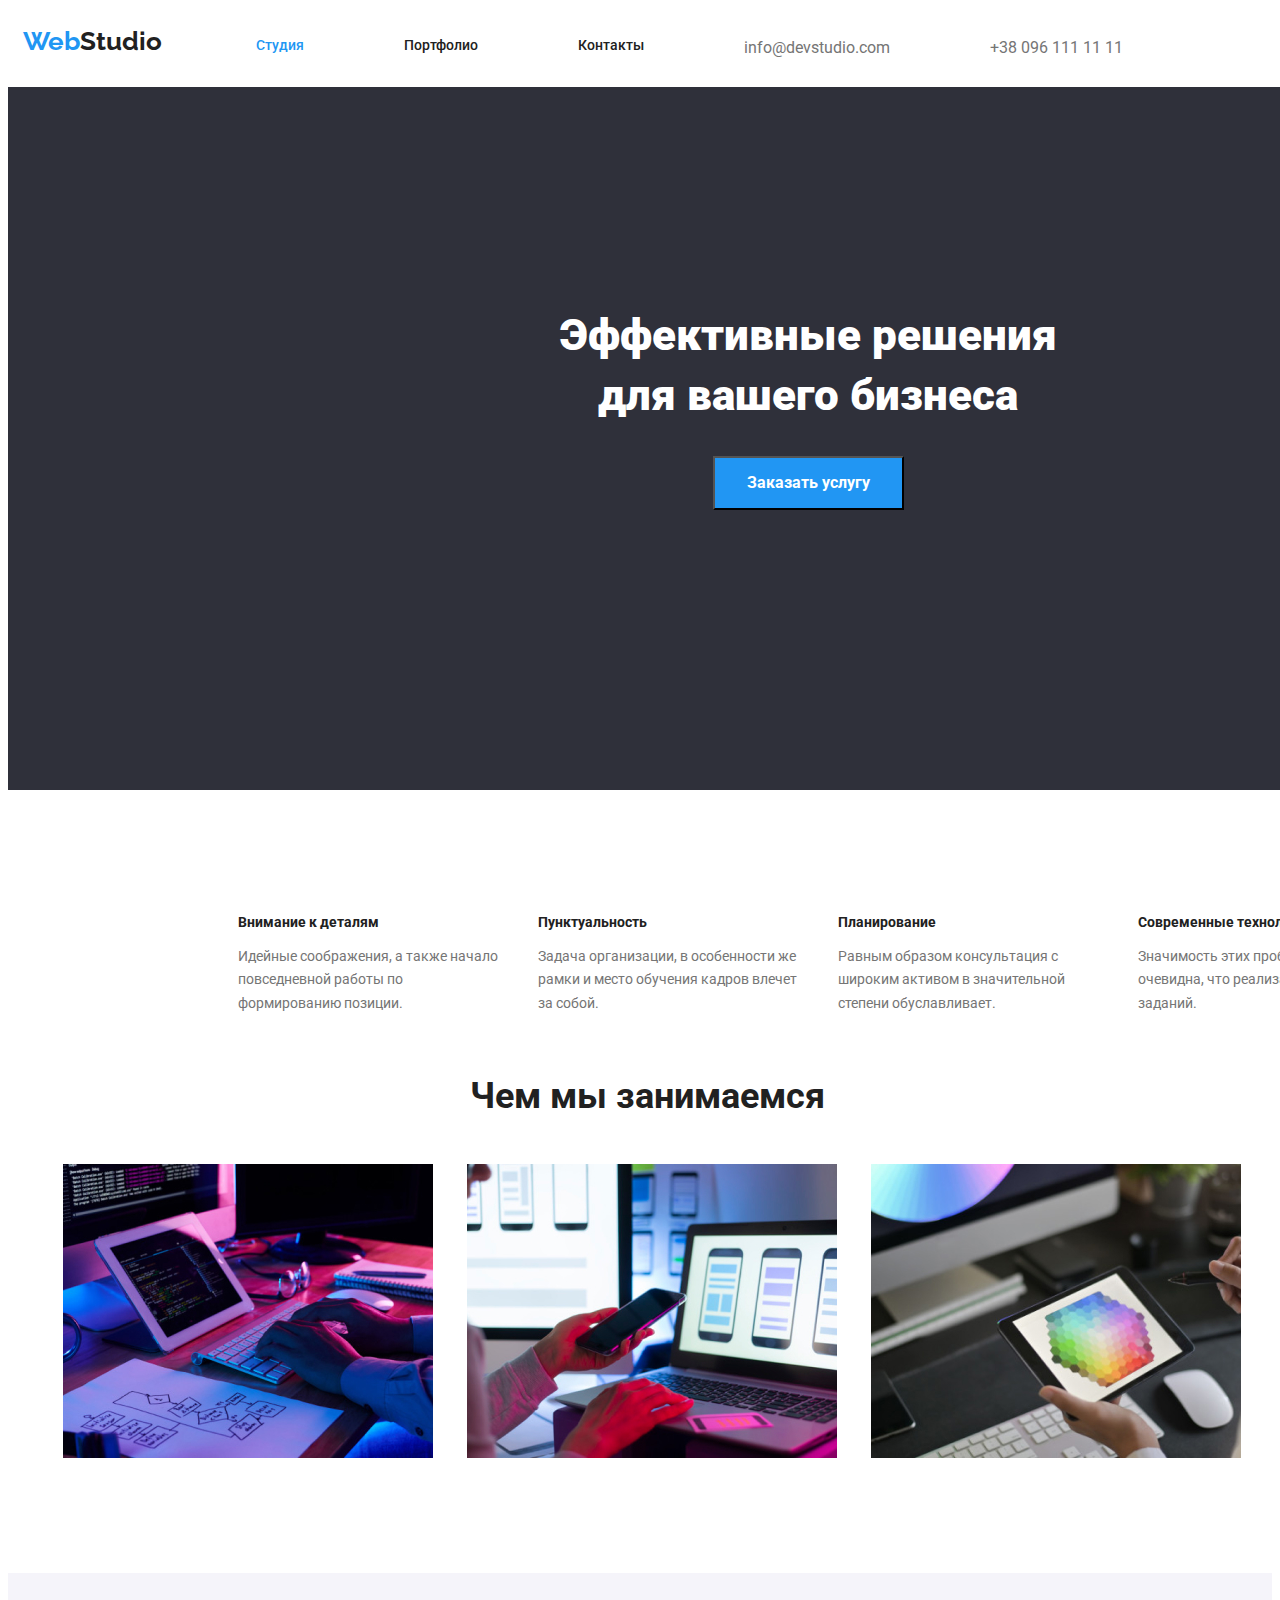
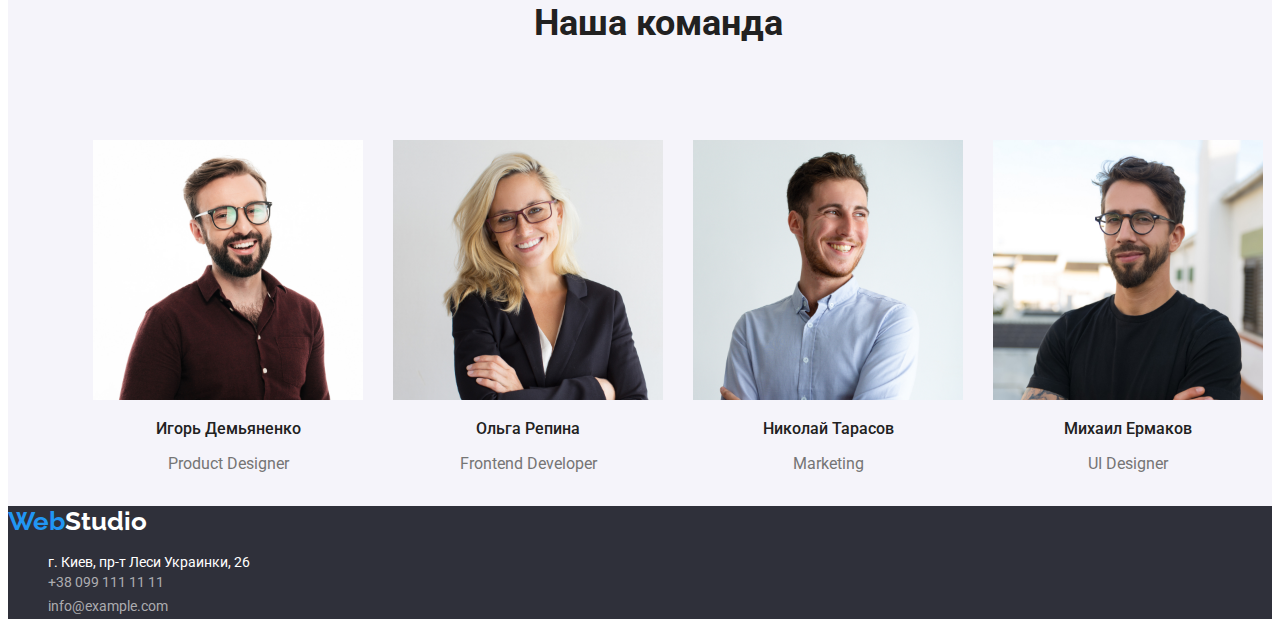
==== index.html @ 29bc0271 "HW3" ====
<!DOCTYPE html>
<html lang="en">

<head>
    <meta charset="UTF-8">
    <meta http-equiv="X-UA-Compatible" content="IE=edge">
    <meta name="viewport" content="width=device-width, initial-scale=1.0">
    <title>HomeWork 1</title>
    <link rel="preconnect" href="https://fonts.gstatic.com">
    <link href="https://fonts.googleapis.com/css2?family=Raleway:wght@700&family=Roboto:wght@400;500;700;900&display=swap" rel="stylesheet">
    <link rel="stylesheet" href="./css/style.css">
</head>

<body>
    <header class="header-page header">
        <div class="container">
            <nav>
                <a class="header-title" href="./index.html"><span class="header-title-color">Web</span><span class="header-title-color-b">Studio</span></a>
                <ul class="menu header-list">
                    <li class="header-link"><a class="header-link-style current" href="./index.html">Студия</a></li>
                    <li class="header-link"><a class="header-link-style " href="./portfolio.html">Портфолио</a></li>
                    <li class="header-link"><a class="header-link-style " href="#">Контакты</a></li>
                </ul>
            </nav>
            <a class="header-link-style-contacts" href="mailto:info@devstudio.com"> info@devstudio.com</a>
            <a class="header-link-style-contacts" href="telto:+380961111111"> +38 096 111 11 11</a>
        </div>
    </header>
    <main>
        <section class="container main-section">
            <div class="container"></div>
            <h1 class="main-title">Эффективные решения <br>для вашего бизнеса</h1>
            <button class="main-title-button" type="button">Заказать услугу</button>
            </div>
        </section>
        <section class="second-section">
            <div class="container">
                <section>

                    <ul class="notions">
                        <li class="notions-list">
                            <h3 class="ul-title-bold">Внимание к деталям</h3>
                            <p class="ul-title-par">Идейные соображения, а также начало повседневной работы по формированию позиции.</p>
                        </li>
                        <li class="notions-list">
                            <h3 class="ul-title-bold">Пунктуальность</h3>
                            <p class="ul-title-par">Задача организации, в особенности же рамки и место обучения кадров влечет за собой.</p>
                        </li>
                        <li class="notions-list">
                            <h3 class="ul-title-bold">Планирование</h3>
                            <p class="ul-title-par">Равным образом консультация с широким активом в значительной степени обуславливает.</p>
                        </li>
                        <li class="notions-list">
                            <h3 class="ul-title-bold">Современные технологии</h3>
                            <p class="ul-title-par">Значимость этих проблем настолько очевидна, что реализация плановых заданий.</p>
                        </li>
                    </ul>

                </section>
                <section class="section-about">
                    <h2 class="section-title">Чем мы занимаемся</h2>
                    <div class="card-set">
                        <ul class="section-list-work ">
                            <li class="section-list"><img src="./image/1/img1.jpg" width="370" height="294" alt="На столе лист, на листе блок схемы"></li>
                            <li class="section-list"><img src="./image/1/img2.jpg" width="370" height="294" alt="Телефон, ноутбук, телефизор"></li>
                            <li class="section-list"><img src="./image/1/img3.jpg" width="370" height="294" alt="Планшет, пятиугольник цветов"></li>
                        </ul>
                    </div>
            </div>
            </section>
        </section>
        <section class="about-us">
            <div class="container">
                <h2 class="section-title">Наша команда</h2>
                <ul class="section-list">
                    <li class="item"><img src="./image/1/card1.jpg" width="270" height="260" alt="Человек 1">
                        <h3 class="team-name">Игорь Демьяненко</h3>
                        <p class="team-special">Product Designer</p>
                    </li>
                    <li class="item"><img src="./image/1/card2.jpg" width="270" height="260" alt="Человек 2">
                        <h3 class="team-name">Ольга Репина</h3>
                        <p class="team-special">Frontend Developer</p>
                    </li>
                    <li class="item"><img src="./image/1/card3.jpg" width="270" height="260" alt="Человек 3">
                        <h3 class="team-name">Николай Тарасов</h3>
                        <p class="team-special">Marketing</p>
                    </li>
                    <li class="item"><img src="./image/1/card4.jpg" width="270" height="260" alt="Человек 4">
                        <h3 class="team-name">Михаил Ермаков</h3>
                        <p class="team-special">UI Designer</p>
                    </li>
                </ul>
            </div>
        </section>
    </main>
    <footer class="footer">
        <address class="footer-adress">
            <a class="footer-title" href="./index.html"><span class="footer-title-color">Web</span><span class="footer-title-color-w">Studio</span></a>
            <ul>
                <li><a  class="footer-li-map" href="https://goo.gl/maps/kzve8S5sdwJXSWWp6" target="_blank" rel="noopener noreferrer">г. Киев, пр-т Леси Украинки, 26</a></li>
                <li><a  class="footer-li"href="telto:+380961111111">+38 099 111 11 11</a></li>
                <li><a  class="footer-li" href="mailto:info@devstudio.com">info@example.com</a></li>
            </ul>
        </address>
        <footer>
</body>

</html>
---- css/style.css ----
:root {
    --font-family-Rob: Roboto;
    --font-family-Ral: Raleway;
    --font-weight-regular: 400;
    --font-weight-medium: 500;
    --font-weight-bold: 700;
    --font-weight-black: 900;
    --color-sea: #2196F3;
    --color-white: #fff;
    --color-black: #212121;
}

html {
    box-sizing: border-box;
}

*,
*::before,
*::after {
    box-sizing: inherit;
}

body {
    font-family: Roboto;
    color: #212121;
}

.container {
    width: 1600px;
    margin-left: auto;
    margin-right: auto;
    padding-left: 15px;
    padding-right: 15px;
    display: inline-block;
}

li {
    list-style: none;
}

h1 {
    padding-top: 0;
    padding-bottom: 0;
}

.header-page .container {
    display: flex;
}

.header {
    background-color: var(--color-white);
}

.header-title {
    font-family: var(--font-family-Ral);
    font-weight: var(--font-weight-bold);
    font-size: 26px;
    text-decoration: none;
    margin-right: 90px;
}

.header-title-color {
    color: var(--color-sea);
}

.header-title-color-b {
    color: var(--color-black);
}

.menu {
    display: inline-flex;
}

.header-list {
    margin: 0;
    padding-left: 0;
}

.header-list .header-link-style.current {
    color: var(--color-sea);
}

.header-link:not(:last-child) {
    margin-right: 50px;
}

.header-link-style {
    font-family: var(--font-family-Rob);
    font-weight: var(--font-weight-medium);
    text-decoration: none;
    font-size: 14px;
    line-height: 1.14;
    color: var(--color-black);
    padding-right: 50px;
    display: flex;
    padding-top: 30px;
    padding-bottom: 30px;
    padding-right: 50px;
}

.header-link-style:hover,
.header-link-style:active {
    color: var(--color-sea);
}

.header-link-style-contacts {
    color: #757575;
    text-decoration: none;
    padding-right: 50px;
    justify-content: flex-end;
    padding-top: 30px;
    padding-bottom: 30px;
    padding-left: 50px;
}

.header-link-style-contacts:hover,
.header-link-style-contacts:active {
    color: var(--color-sea);
}

.section-about {
    display: inherit;
}

.section-list {
    display: inline-flex;
    margin-right: 30px;
}

.notions {
    display: inline-flex;
    margin-left: 215px;
    margin-right: auto;
    padding: 0;
}

.notions-list {
    width: 270px;
    margin-right: 30px;
}

.main-section {
    padding-top: 200px;
    padding-bottom: 280px;
    background-color: #2F303A;
}

.main-title {
    font-family: var(--font-family-Rob);
    font-weight: var(--font-weight-black);
    color: var(--color-white);
    font-size: 44px;
    line-height: 1.36;
    text-align: center;
    margin-top: 0;
    margin-bottom: 30px;
}

.main-title-button {
    background-color: var(--color-sea);
    color: var(--color-white);
    font-family: var(--font-family-Rob);
    font-weight: var(--font-weight-bold);
    font-size: 16px;
    line-height: 1.87;
    cursor: pointer;
    margin-right: auto;
    margin-left: auto;
    display: flex;
    padding: 10px 32px 10px 32px;
}

.second-section {
    margin-top: 95px;
    margin-bottom: 95px;
}

.ul-title-bold {
    font-family: var(--font-family-Rob);
    font-weight: var(--font-weight-bold);
    font-size: 14px;
    line-height: 1.14;
}

.ul-title-par {
    font-family: var(--font-family-Rob);
    font-weight: var(--font-weight-regular);
    color: #757575;
    font-size: 14px;
    line-height: 1.71;
}

.about-us {
    background-color: #F5F4FA;
    display: flex;
    margin-left: auto;
    margin-right: auto;
}

.section-title {
    font-family: var(--font-family-Rob);
    font-weight: var(--font-weight-bold);
    font-size: 36px;
    line-height: 1.16;
    text-align: center;
}

.section-list {
    align-items: center;
    text-align: center;
}

.card-set {
    display: flex;
    align-items: center;
    margin-right: auto;
    margin-left: auto;
}

.item {
    margin-left: 30px;
    margin-top: 50px;
}

.section-list-work {
    text-align: center;
}

.section-title-portf {
    font-family: var(--font-family-Rob);
    font-weight: var(--font-weight-bold);
    font-size: 18px;
}

.section-title-par {
    font-family: var(--font-family-Rob);
    font-weight: var(--font-weight-regular);
    font-size: 16px;
    color: #757575;
}

.team-name {
    font-family: var(--font-family-Rob);
    font-weight: var(--font-weight-medium);
    font-size: 16px;
    line-height: 1.18;
    color: #212121;
}

.team-special {
    font-family: var(--font-family-Rob);
    font-weight: var(--font-weight-regular);
    font-size: 16px;
    line-height: 1.18;
    color: #757575;
}

.footer {
    background-color: #2F303A;
}

.footer-adress {
    font-style: normal;
}

.footer-title {
    font-family: var(--font-family-Ral);
    font-weight: var(--font-weight-bold);
    font-size: 26px;
    text-decoration: none;
    margin-right: 90px;
    margin-top: 60px;
    margin-bottom: 20px;
}

.footer-title-color {
    color: var(--color-sea);
}

.footer-title-color-w {
    color: var(--color-white);
}

.footer-li-map {
    font-family: var(--font-family-Rob);
    font-weight: var(--font-weight-regular);
    font-size: 14px;
    color: var(--color-white);
    text-decoration: none;
}

.footer-li {
    font-family: var(--font-family-Rob);
    font-weight: var(--font-weight-regular);
    color: #ACACB0;
    font-size: 14px;
    line-height: 1.71;
    text-decoration: none;
}

.footer-li:hover {
    color: var(--color-sea);
}

.footer-li-map:hover {
    color: var(--color-sea)
}

.filters {
    display: flex;
    align-items: center;
    justify-content: center;
}

.filters-list {
    display: inline-flex;
}

.list-container {
    justify-content: space-between;
}

.filters-btn {
    font-family: var(--font-family-Rob);
    font-weight: var(--font-weight-medium);
    font-size: 16px;
    line-height: 1.62;
    background: var(--color-white);
    color: var(--color-black);
    cursor: pointer;
    display: inline-flex;
    margin-right: 10px;
}

.filters-btn:hover {
    background: var(--color-sea);
    color: var(--color-white);
}

.list-offers {
    display: inline-block;
    margin-right: 30px;
}
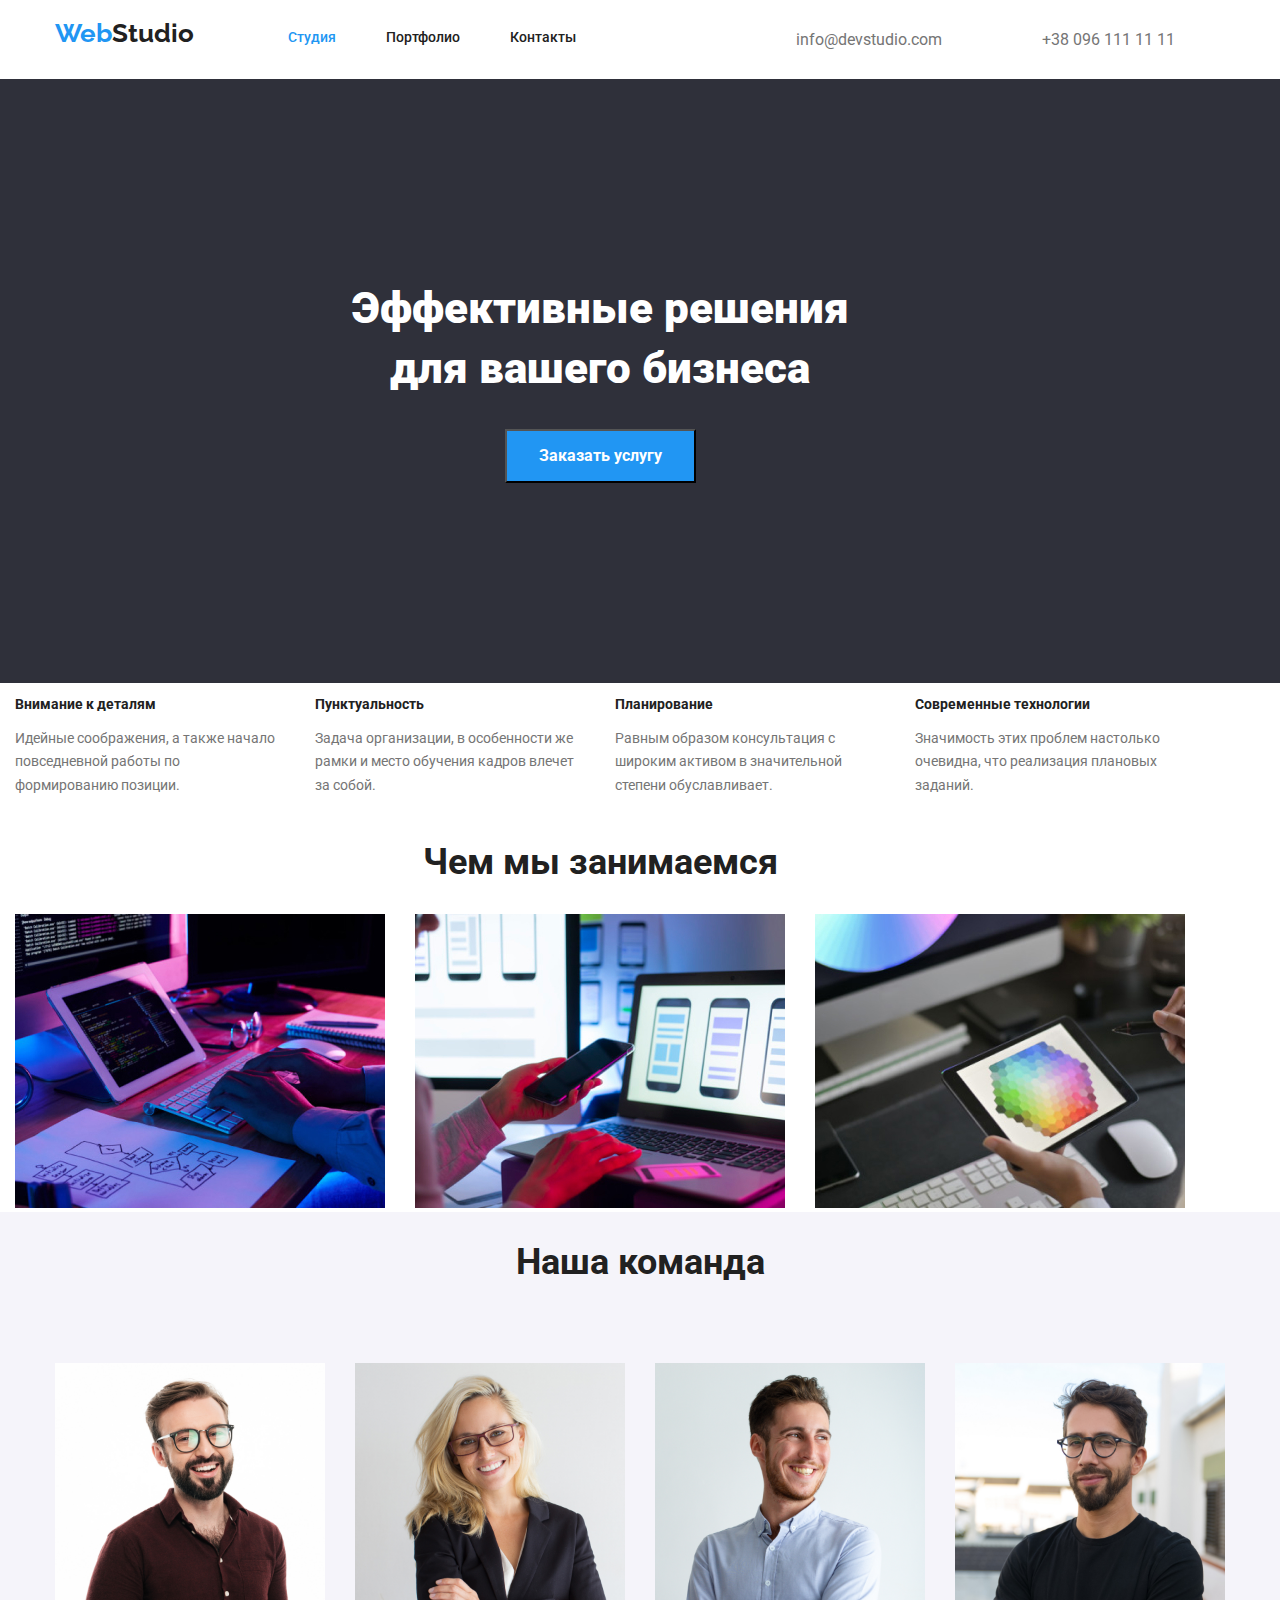
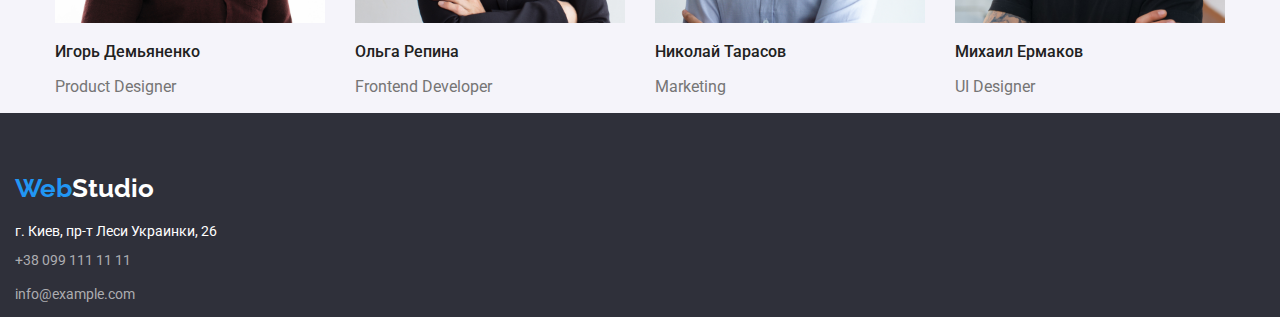
==== commit e80a08ef: "HW3" ====
--- a/index.html
+++ b/index.html
@@ -22,57 +22,56 @@
                     <li class="header-link"><a class="header-link-style " href="#">Контакты</a></li>
                 </ul>
             </nav>
-            <a class="header-link-style-contacts" href="mailto:info@devstudio.com"> info@devstudio.com</a>
-            <a class="header-link-style-contacts" href="telto:+380961111111"> +38 096 111 11 11</a>
+            <ul class="header-link-contacts">
+                <li> <a class="header-link-style-contacts" href="mailto:info@devstudio.com"> info@devstudio.com</a></li>
+                <li> <a class="header-link-style-contacts" href="telto:+380961111111"> +38 096 111 11 11</a></li>
+            </ul>
         </div>
     </header>
     <main>
-        <section class="container main-section">
-            <div class="container"></div>
-            <h1 class="main-title">Эффективные решения <br>для вашего бизнеса</h1>
-            <button class="main-title-button" type="button">Заказать услугу</button>
+        <section class=" main-section">
+            <div class="container">
+                <h1 class="main-title">Эффективные решения <br>для вашего бизнеса</h1>
+                <button class="main-title-button" type="button">Заказать услугу</button>
             </div>
         </section>
-        <section class="second-section">
+        <section>
             <div class="container">
-                <section>
-
-                    <ul class="notions">
-                        <li class="notions-list">
-                            <h3 class="ul-title-bold">Внимание к деталям</h3>
-                            <p class="ul-title-par">Идейные соображения, а также начало повседневной работы по формированию позиции.</p>
-                        </li>
-                        <li class="notions-list">
-                            <h3 class="ul-title-bold">Пунктуальность</h3>
-                            <p class="ul-title-par">Задача организации, в особенности же рамки и место обучения кадров влечет за собой.</p>
-                        </li>
-                        <li class="notions-list">
-                            <h3 class="ul-title-bold">Планирование</h3>
-                            <p class="ul-title-par">Равным образом консультация с широким активом в значительной степени обуславливает.</p>
-                        </li>
-                        <li class="notions-list">
-                            <h3 class="ul-title-bold">Современные технологии</h3>
-                            <p class="ul-title-par">Значимость этих проблем настолько очевидна, что реализация плановых заданий.</p>
-                        </li>
-                    </ul>
-
-                </section>
-                <section class="section-about">
-                    <h2 class="section-title">Чем мы занимаемся</h2>
-                    <div class="card-set">
-                        <ul class="section-list-work ">
-                            <li class="section-list"><img src="./image/1/img1.jpg" width="370" height="294" alt="На столе лист, на листе блок схемы"></li>
-                            <li class="section-list"><img src="./image/1/img2.jpg" width="370" height="294" alt="Телефон, ноутбук, телефизор"></li>
-                            <li class="section-list"><img src="./image/1/img3.jpg" width="370" height="294" alt="Планшет, пятиугольник цветов"></li>
-                        </ul>
-                    </div>
+                <ul class="notions">
+                    <li class="notions-list">
+                        <h3 class="ul-title-bold">Внимание к деталям</h3>
+                        <p class="ul-title-par">Идейные соображения, а также начало повседневной работы по формированию позиции.</p>
+                    </li>
+                    <li class="notions-list">
+                        <h3 class="ul-title-bold">Пунктуальность</h3>
+                        <p class="ul-title-par">Задача организации, в особенности же рамки и место обучения кадров влечет за собой.</p>
+                    </li>
+                    <li class="notions-list">
+                        <h3 class="ul-title-bold">Планирование</h3>
+                        <p class="ul-title-par">Равным образом консультация с широким активом в значительной степени обуславливает.</p>
+                    </li>
+                    <li class="notions-list">
+                        <h3 class="ul-title-bold">Современные технологии</h3>
+                        <p class="ul-title-par">Значимость этих проблем настолько очевидна, что реализация плановых заданий.</p>
+                    </li>
+                </ul>
             </div>
-            </section>
+        </section>
+        <section class="section-about">
+            <div class="container">
+                <h2 class="section-title">Чем мы занимаемся</h2>
+                <ul class="section-list-work ">
+                    <li class="section-list"><img src="./image/1/img1.jpg" width="370" height="294" alt="На столе лист, на листе блок схемы"></li>
+                    <li class="section-list"><img src="./image/1/img2.jpg" width="370" height="294" alt="Телефон, ноутбук, телефизор"></li>
+                    <li class="section-list"><img src="./image/1/img3.jpg" width="370" height="294" alt="Планшет, пятиугольник цветов"></li>
+                </ul>
+            </div>
+        </section>
         </section>
         <section class="about-us">
             <div class="container">
                 <h2 class="section-title">Наша команда</h2>
-                <ul class="section-list">
+                <ul class="section-list-team">
                     <li class="item"><img src="./image/1/card1.jpg" width="270" height="260" alt="Человек 1">
                         <h3 class="team-name">Игорь Демьяненко</h3>
                         <p class="team-special">Product Designer</p>
@@ -94,14 +93,16 @@
         </section>
     </main>
     <footer class="footer">
-        <address class="footer-adress">
-            <a class="footer-title" href="./index.html"><span class="footer-title-color">Web</span><span class="footer-title-color-w">Studio</span></a>
-            <ul>
-                <li><a  class="footer-li-map" href="https://goo.gl/maps/kzve8S5sdwJXSWWp6" target="_blank" rel="noopener noreferrer">г. Киев, пр-т Леси Украинки, 26</a></li>
-                <li><a  class="footer-li"href="telto:+380961111111">+38 099 111 11 11</a></li>
-                <li><a  class="footer-li" href="mailto:info@devstudio.com">info@example.com</a></li>
-            </ul>
-        </address>
+        <div class="container">
+            <address class="footer-adress">
+                    <a class="footer-title" href="./index.html"><span class="footer-title-color">Web</span><span class="footer-title-color-w">Studio</span></a>
+                    <ul>
+                        <li><a  class="footer-li-map" href="https://goo.gl/maps/kzve8S5sdwJXSWWp6" target="_blank" rel="noopener noreferrer">г. Киев, пр-т Леси Украинки, 26</a></li>
+                        <li><a  class="footer-li"href="telto:+380961111111">+38 099 111 11 11</a></li>
+                        <li><a  class="footer-li" href="mailto:info@devstudio.com">info@example.com</a></li>
+                    </ul>
+                </address>
+        </div>
         <footer>
 </body>
 
--- a/css/style.css
+++ b/css/style.css
@@ -1,343 +1,365 @@
-:root {
-    --font-family-Rob: Roboto;
-    --font-family-Ral: Raleway;
-    --font-weight-regular: 400;
-    --font-weight-medium: 500;
-    --font-weight-bold: 700;
-    --font-weight-black: 900;
-    --color-sea: #2196F3;
-    --color-white: #fff;
-    --color-black: #212121;
-}
-
-html {
-    box-sizing: border-box;
-}
-
-*,
-*::before,
-*::after {
-    box-sizing: inherit;
-}
-
-body {
-    font-family: Roboto;
-    color: #212121;
-}
-
-.container {
-    width: 1600px;
-    margin-left: auto;
-    margin-right: auto;
-    padding-left: 15px;
-    padding-right: 15px;
-    display: inline-block;
-}
-
-li {
-    list-style: none;
-}
-
-h1 {
-    padding-top: 0;
-    padding-bottom: 0;
-}
-
-.header-page .container {
-    display: flex;
-}
-
-.header {
-    background-color: var(--color-white);
-}
-
-.header-title {
-    font-family: var(--font-family-Ral);
-    font-weight: var(--font-weight-bold);
-    font-size: 26px;
-    text-decoration: none;
-    margin-right: 90px;
-}
-
-.header-title-color {
-    color: var(--color-sea);
-}
-
-.header-title-color-b {
-    color: var(--color-black);
-}
-
-.menu {
-    display: inline-flex;
-}
-
-.header-list {
-    margin: 0;
-    padding-left: 0;
-}
-
-.header-list .header-link-style.current {
-    color: var(--color-sea);
-}
-
-.header-link:not(:last-child) {
-    margin-right: 50px;
-}
-
-.header-link-style {
-    font-family: var(--font-family-Rob);
-    font-weight: var(--font-weight-medium);
-    text-decoration: none;
-    font-size: 14px;
-    line-height: 1.14;
-    color: var(--color-black);
-    padding-right: 50px;
-    display: flex;
-    padding-top: 30px;
-    padding-bottom: 30px;
-    padding-right: 50px;
-}
-
-.header-link-style:hover,
-.header-link-style:active {
-    color: var(--color-sea);
-}
-
-.header-link-style-contacts {
-    color: #757575;
-    text-decoration: none;
-    padding-right: 50px;
-    justify-content: flex-end;
-    padding-top: 30px;
-    padding-bottom: 30px;
-    padding-left: 50px;
-}
-
-.header-link-style-contacts:hover,
-.header-link-style-contacts:active {
-    color: var(--color-sea);
-}
-
-.section-about {
-    display: inherit;
-}
-
-.section-list {
-    display: inline-flex;
-    margin-right: 30px;
-}
-
-.notions {
-    display: inline-flex;
-    margin-left: 215px;
-    margin-right: auto;
-    padding: 0;
-}
-
-.notions-list {
-    width: 270px;
-    margin-right: 30px;
-}
-
-.main-section {
-    padding-top: 200px;
-    padding-bottom: 280px;
-    background-color: #2F303A;
-}
-
-.main-title {
-    font-family: var(--font-family-Rob);
-    font-weight: var(--font-weight-black);
-    color: var(--color-white);
-    font-size: 44px;
-    line-height: 1.36;
-    text-align: center;
-    margin-top: 0;
-    margin-bottom: 30px;
-}
-
-.main-title-button {
-    background-color: var(--color-sea);
-    color: var(--color-white);
-    font-family: var(--font-family-Rob);
-    font-weight: var(--font-weight-bold);
-    font-size: 16px;
-    line-height: 1.87;
-    cursor: pointer;
-    margin-right: auto;
-    margin-left: auto;
-    display: flex;
-    padding: 10px 32px 10px 32px;
-}
-
-.second-section {
-    margin-top: 95px;
-    margin-bottom: 95px;
-}
-
-.ul-title-bold {
-    font-family: var(--font-family-Rob);
-    font-weight: var(--font-weight-bold);
-    font-size: 14px;
-    line-height: 1.14;
-}
-
-.ul-title-par {
-    font-family: var(--font-family-Rob);
-    font-weight: var(--font-weight-regular);
-    color: #757575;
-    font-size: 14px;
-    line-height: 1.71;
-}
-
-.about-us {
-    background-color: #F5F4FA;
-    display: flex;
-    margin-left: auto;
-    margin-right: auto;
-}
-
-.section-title {
-    font-family: var(--font-family-Rob);
-    font-weight: var(--font-weight-bold);
-    font-size: 36px;
-    line-height: 1.16;
-    text-align: center;
-}
-
-.section-list {
-    align-items: center;
-    text-align: center;
-}
-
-.card-set {
-    display: flex;
-    align-items: center;
-    margin-right: auto;
-    margin-left: auto;
-}
-
-.item {
-    margin-left: 30px;
-    margin-top: 50px;
-}
-
-.section-list-work {
-    text-align: center;
-}
-
-.section-title-portf {
-    font-family: var(--font-family-Rob);
-    font-weight: var(--font-weight-bold);
-    font-size: 18px;
-}
-
-.section-title-par {
-    font-family: var(--font-family-Rob);
-    font-weight: var(--font-weight-regular);
-    font-size: 16px;
-    color: #757575;
-}
-
-.team-name {
-    font-family: var(--font-family-Rob);
-    font-weight: var(--font-weight-medium);
-    font-size: 16px;
-    line-height: 1.18;
-    color: #212121;
-}
-
-.team-special {
-    font-family: var(--font-family-Rob);
-    font-weight: var(--font-weight-regular);
-    font-size: 16px;
-    line-height: 1.18;
-    color: #757575;
-}
-
-.footer {
-    background-color: #2F303A;
-}
-
-.footer-adress {
-    font-style: normal;
-}
-
-.footer-title {
-    font-family: var(--font-family-Ral);
-    font-weight: var(--font-weight-bold);
-    font-size: 26px;
-    text-decoration: none;
-    margin-right: 90px;
-    margin-top: 60px;
-    margin-bottom: 20px;
-}
-
-.footer-title-color {
-    color: var(--color-sea);
-}
-
-.footer-title-color-w {
-    color: var(--color-white);
-}
-
-.footer-li-map {
-    font-family: var(--font-family-Rob);
-    font-weight: var(--font-weight-regular);
-    font-size: 14px;
-    color: var(--color-white);
-    text-decoration: none;
-}
-
-.footer-li {
-    font-family: var(--font-family-Rob);
-    font-weight: var(--font-weight-regular);
-    color: #ACACB0;
-    font-size: 14px;
-    line-height: 1.71;
-    text-decoration: none;
-}
-
-.footer-li:hover {
-    color: var(--color-sea);
-}
-
-.footer-li-map:hover {
-    color: var(--color-sea)
-}
-
-.filters {
-    display: flex;
-    align-items: center;
-    justify-content: center;
-}
-
-.filters-list {
-    display: inline-flex;
-}
-
-.list-container {
-    justify-content: space-between;
-}
-
-.filters-btn {
-    font-family: var(--font-family-Rob);
-    font-weight: var(--font-weight-medium);
-    font-size: 16px;
-    line-height: 1.62;
-    background: var(--color-white);
-    color: var(--color-black);
-    cursor: pointer;
-    display: inline-flex;
-    margin-right: 10px;
-}
-
-.filters-btn:hover {
-    background: var(--color-sea);
-    color: var(--color-white);
-}
-
-.list-offers {
-    display: inline-block;
-    margin-right: 30px;
-}+  :root {
+     --font-family-Rob: Roboto;
+     --font-family-Ral: Raleway;
+     --font-weight-regular: 400;
+     --font-weight-medium: 500;
+     --font-weight-bold: 700;
+     --font-weight-black: 900;
+     --color-sea: #2196F3;
+     --color-white: #fff;
+     --color-black: #212121;
+ }
+ 
+ html {
+     box-sizing: border-box;
+ }
+ 
+ *,
+ *::before,
+ *::after {
+     box-sizing: inherit;
+ }
+ 
+ body {
+     margin: 0;
+     font-family: Roboto;
+     color: #212121;
+ }
+ 
+ .container {
+     width: 1200px;
+     margin-left: auto;
+     margin-right: auto;
+     padding-left: 15px;
+     padding-right: 15px;
+     display: inline-block;
+ }
+ 
+ ul {
+     padding: 0;
+     margin: 0;
+ }
+ 
+ li {
+     list-style: none;
+ }
+ 
+ h1 {
+     padding-top: 0;
+     padding-bottom: 0;
+ }
+ 
+ .header-page .container {
+     display: flex;
+ }
+ 
+ .header {
+     background-color: var(--color-white);
+ }
+ 
+ .header-title {
+     font-family: var(--font-family-Ral);
+     font-weight: var(--font-weight-bold);
+     font-size: 26px;
+     text-decoration: none;
+     margin-right: 90px;
+ }
+ 
+ .header-title-color {
+     color: var(--color-sea);
+ }
+ 
+ .header-title-color-b {
+     color: var(--color-black);
+ }
+ 
+ .menu {
+     display: inline-flex;
+ }
+ 
+ .header-list {
+     margin: 0;
+     padding-left: 0;
+ }
+ 
+ .header-list .header-link-style.current {
+     color: var(--color-sea);
+ }
+ 
+ .header-link:not(:last-child) {
+     margin-right: 50px;
+ }
+ 
+ .header-link-style {
+     font-family: var(--font-family-Rob);
+     font-weight: var(--font-weight-medium);
+     text-decoration: none;
+     font-size: 14px;
+     line-height: 1.14;
+     color: var(--color-black);
+     display: flex;
+     padding-top: 30px;
+     padding-bottom: 30px;
+ }
+ 
+ .header-link-style:hover,
+ .header-link-style:active {
+     color: var(--color-sea);
+ }
+ 
+ .header-link-contacts {
+     margin-left: auto;
+     display: inline-flex;
+ }
+ 
+ .header-link-style-contacts {
+     color: #757575;
+     text-decoration: none;
+     padding-right: 50px;
+     padding-top: 30px;
+     padding-bottom: 30px;
+     padding-left: 50px;
+     display: inline-flex;
+ }
+ 
+ .header-link-style-contacts:hover,
+ .header-link-style-contacts:active {
+     color: var(--color-sea);
+ }
+ 
+ .section-about {
+     display: inherit;
+ }
+ 
+ .container .notions {
+     align-items: center;
+ }
+ 
+ .notions {
+     display: inline-flex;
+     margin-right: auto;
+     padding: 0;
+ }
+ 
+ .notions-list {
+     width: 270px;
+     margin-right: 30px;
+ }
+ 
+ .notions-list:last-child {
+     margin-right: 0;
+ }
+ 
+ .main-section {
+     padding-top: 200px;
+     padding-bottom: 200px;
+     background-color: #2F303A;
+ }
+ 
+ .main-title {
+     font-family: var(--font-family-Rob);
+     font-weight: var(--font-weight-black);
+     color: var(--color-white);
+     font-size: 44px;
+     line-height: 1.36;
+     text-align: center;
+     margin-top: 0;
+     margin-bottom: 30px;
+ }
+ 
+ .main-title-button {
+     background-color: var(--color-sea);
+     color: var(--color-white);
+     font-family: var(--font-family-Rob);
+     font-weight: var(--font-weight-bold);
+     font-size: 16px;
+     line-height: 1.87;
+     cursor: pointer;
+     margin-right: auto;
+     margin-left: auto;
+     display: flex;
+     padding: 10px 32px 10px 32px;
+ }
+ 
+ .second-section {
+     margin-top: 95px;
+     margin-bottom: 95px;
+ }
+ 
+ .ul-title-bold {
+     font-family: var(--font-family-Rob);
+     font-weight: var(--font-weight-bold);
+     font-size: 14px;
+     line-height: 1.14;
+ }
+ 
+ .ul-title-par {
+     font-family: var(--font-family-Rob);
+     font-weight: var(--font-weight-regular);
+     color: #757575;
+     font-size: 14px;
+     line-height: 1.71;
+ }
+ 
+ .about-us {
+     background-color: #F5F4FA;
+     display: flex;
+     margin-left: auto;
+     margin-right: auto;
+ }
+ 
+ .section-title {
+     font-family: var(--font-family-Rob);
+     font-weight: var(--font-weight-bold);
+     font-size: 36px;
+     line-height: 1.16;
+     text-align: center;
+ }
+ 
+ .section-list {
+     display: inline-flex;
+     margin-right: 30px;
+ }
+ 
+ .section-list:last-child {
+     margin-right: 0;
+ }
+ 
+ .item {
+     margin-right: 30px;
+     margin-top: 50px;
+ }
+ 
+ .item:last-child {
+     margin-right: 0;
+ }
+ 
+ .section-list-work {
+     display: flex;
+     padding: 0;
+     margin: 0;
+ }
+ 
+ .section-title-portf {
+     font-family: var(--font-family-Rob);
+     font-weight: var(--font-weight-bold);
+     font-size: 18px;
+ }
+ 
+ .section-title-par {
+     font-family: var(--font-family-Rob);
+     font-weight: var(--font-weight-regular);
+     font-size: 16px;
+     color: #757575;
+ }
+ 
+ .section-list-team {
+     display: flex;
+ }
+ 
+ .team-name {
+     font-family: var(--font-family-Rob);
+     font-weight: var(--font-weight-medium);
+     font-size: 16px;
+     line-height: 1.18;
+     color: #212121;
+ }
+ 
+ .team-special {
+     font-family: var(--font-family-Rob);
+     font-weight: var(--font-weight-regular);
+     font-size: 16px;
+     line-height: 1.18;
+     color: #757575;
+ }
+ 
+ .footer {
+     background-color: #2F303A;
+ }
+ 
+ .footer-adress {
+     font-style: normal;
+ }
+ 
+ .footer-title {
+     font-family: var(--font-family-Ral);
+     font-weight: var(--font-weight-bold);
+     font-size: 26px;
+     text-decoration: none;
+     display: flex;
+     margin-top: 60px;
+ }
+ 
+ .footer-title-color {
+     color: var(--color-sea);
+ }
+ 
+ .footer-title-color-w {
+     color: var(--color-white);
+ }
+ 
+ .footer-li-map {
+     font-family: var(--font-family-Rob);
+     font-weight: var(--font-weight-regular);
+     font-size: 14px;
+     color: var(--color-white);
+     text-decoration: none;
+     display: flex;
+     margin-top: 20px;
+     margin-bottom: 10px;
+ }
+ 
+ .footer-li {
+     font-family: var(--font-family-Rob);
+     font-weight: var(--font-weight-regular);
+     color: #ACACB0;
+     font-size: 14px;
+     line-height: 1.71;
+     text-decoration: none;
+     display: flex;
+     margin-bottom: 10px;
+ }
+ 
+ .footer-li:hover {
+     color: var(--color-sea);
+ }
+ 
+ .footer-li-map:hover {
+     color: var(--color-sea)
+ }
+ 
+ .filters {
+     display: flex;
+     align-items: center;
+     justify-content: center;
+ }
+ 
+ .filters-list {
+     display: inline-flex;
+ }
+ 
+ .list-container {
+     justify-content: space-between;
+ }
+ 
+ .filters-btn {
+     font-family: var(--font-family-Rob);
+     font-weight: var(--font-weight-medium);
+     font-size: 16px;
+     line-height: 1.62;
+     background: var(--color-white);
+     color: var(--color-black);
+     cursor: pointer;
+     display: inline-flex;
+     margin-right: 10px;
+ }
+ 
+ .filters-btn:hover {
+     background: var(--color-sea);
+     color: var(--color-white);
+ }
+ 
+ .list-offers {
+     display: inline-block;
+     margin-right: 30px;
+ }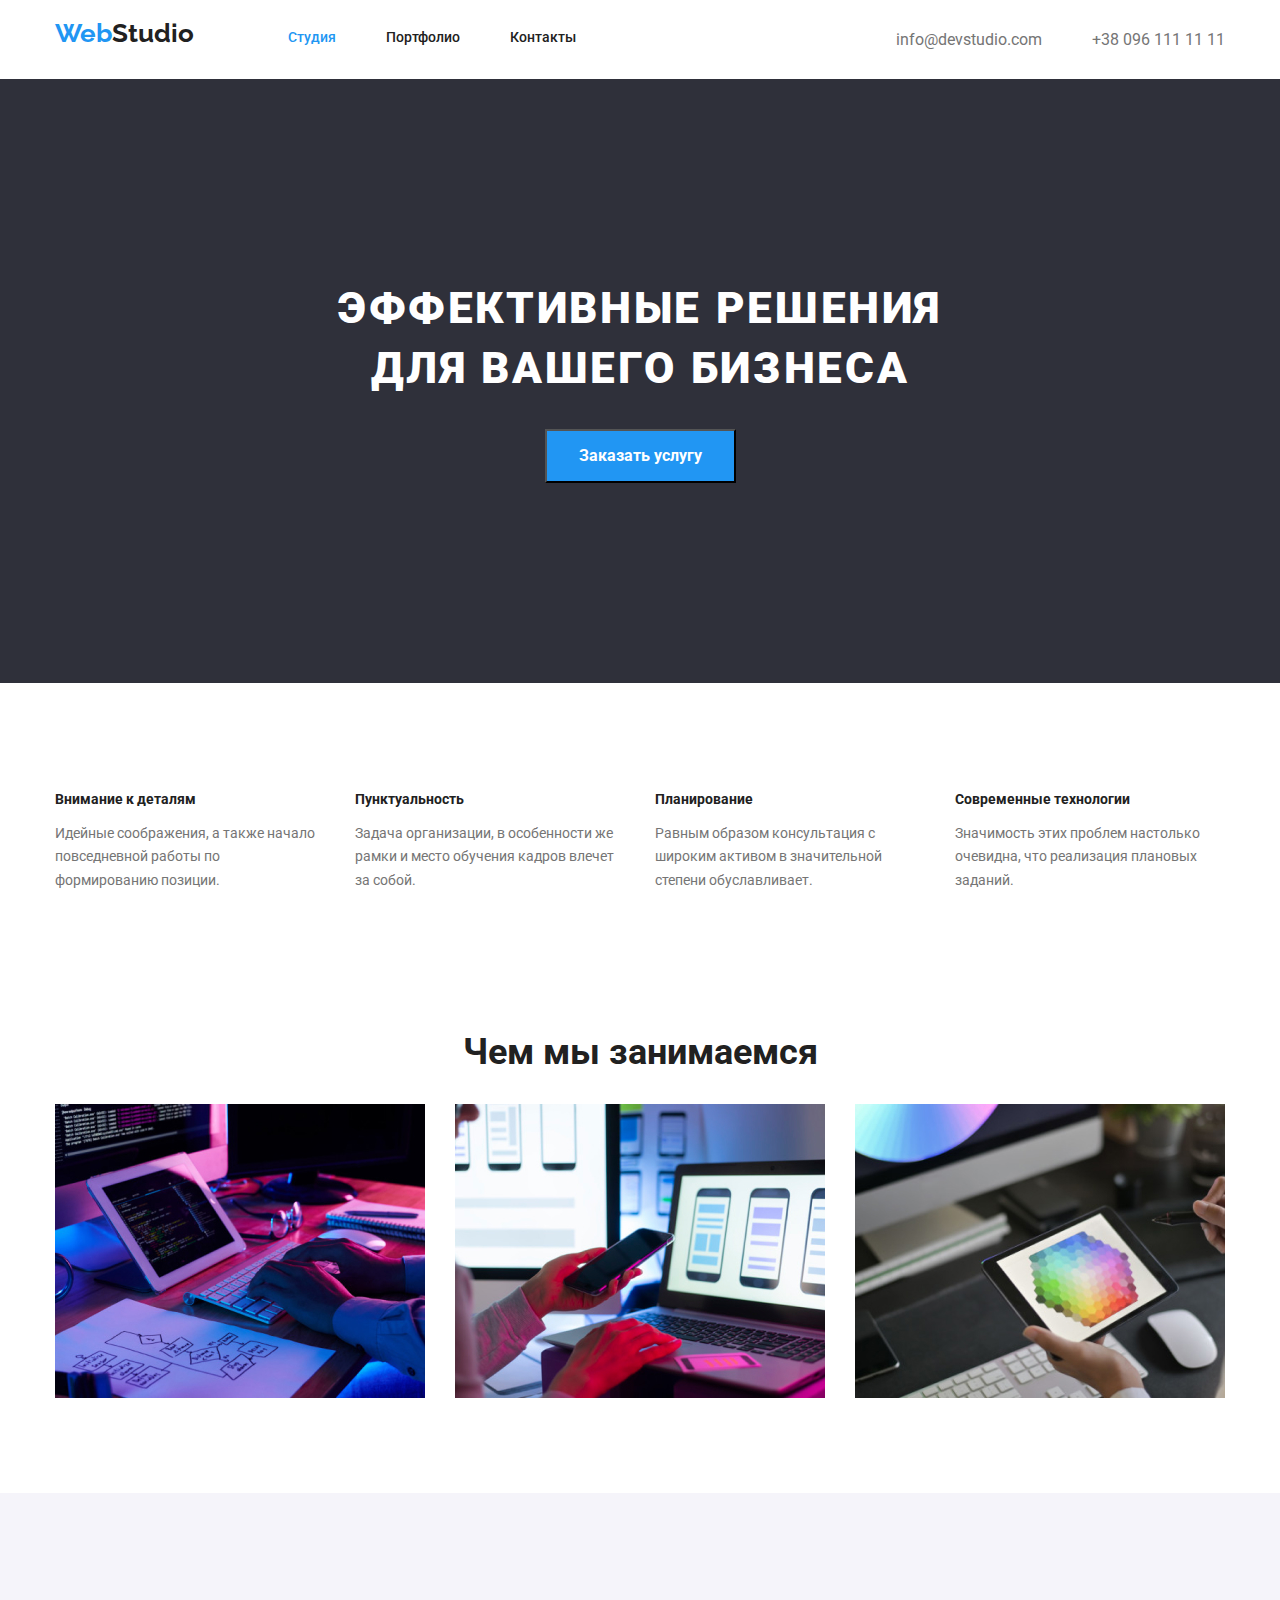
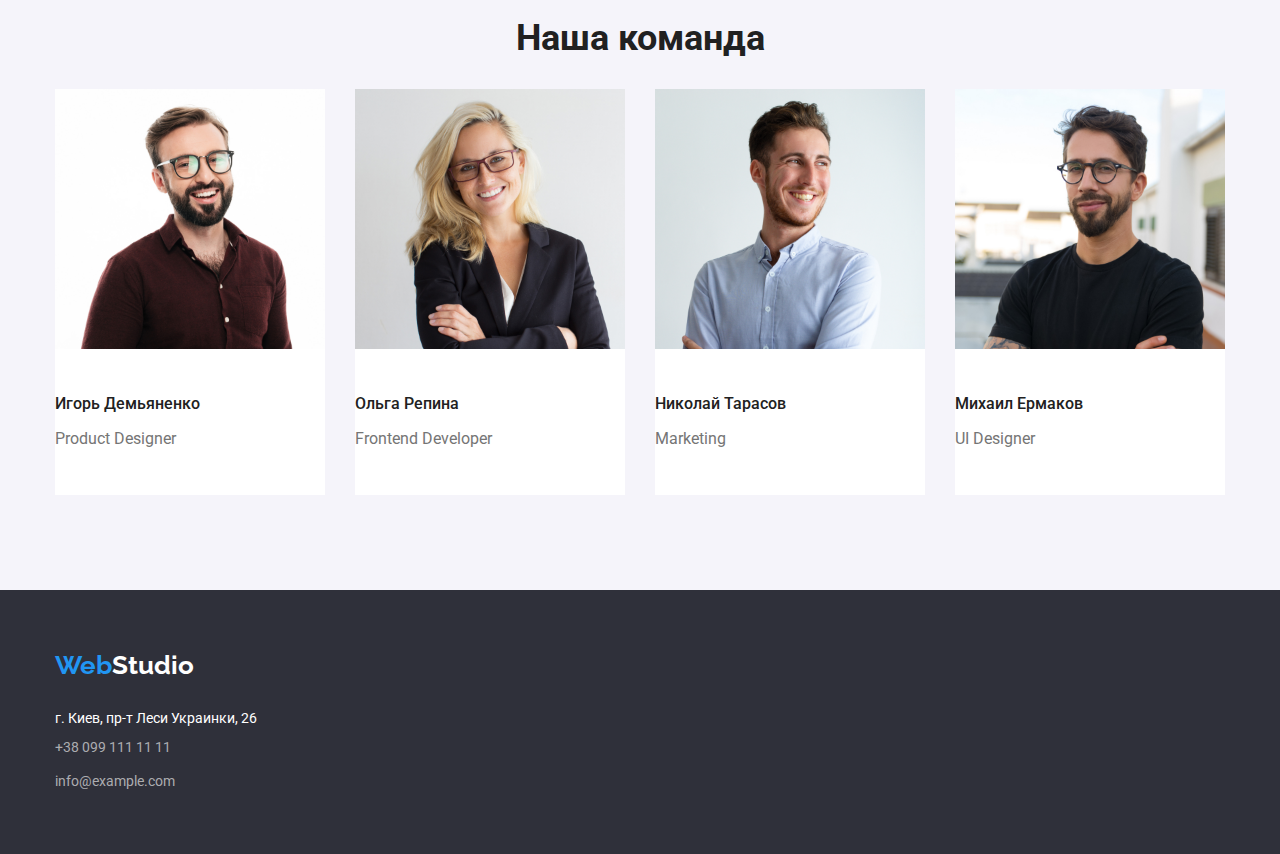
==== commit 923e1d82: "HW3" ====
--- a/index.html
+++ b/index.html
@@ -23,8 +23,8 @@
                 </ul>
             </nav>
             <ul class="header-link-contacts">
-                <li> <a class="header-link-style-contacts" href="mailto:info@devstudio.com"> info@devstudio.com</a></li>
-                <li> <a class="header-link-style-contacts" href="telto:+380961111111"> +38 096 111 11 11</a></li>
+                <li class="header-link-contacts-list"> <a class="header-link-style-contacts" href="mailto:info@devstudio.com"> info@devstudio.com</a></li>
+                <li class="header-link-contacts-list"> <a class="header-link-style-contacts" href="telto:+380961111111"> +38 096 111 11 11</a></li>
             </ul>
         </div>
     </header>
@@ -35,7 +35,7 @@
                 <button class="main-title-button" type="button">Заказать услугу</button>
             </div>
         </section>
-        <section>
+        <section class="section-notions">
             <div class="container">
                 <ul class="notions">
                     <li class="notions-list">
@@ -73,20 +73,28 @@
                 <h2 class="section-title">Наша команда</h2>
                 <ul class="section-list-team">
                     <li class="item"><img src="./image/1/card1.jpg" width="270" height="260" alt="Человек 1">
-                        <h3 class="team-name">Игорь Демьяненко</h3>
-                        <p class="team-special">Product Designer</p>
+                        <div class="item-team">
+                            <h3 class="team-name">Игорь Демьяненко</h3>
+                            <p class="team-special">Product Designer</p>
+                        </div>
                     </li>
                     <li class="item"><img src="./image/1/card2.jpg" width="270" height="260" alt="Человек 2">
-                        <h3 class="team-name">Ольга Репина</h3>
-                        <p class="team-special">Frontend Developer</p>
+                        <div class="item-team">
+                            <h3 class="team-name">Ольга Репина</h3>
+                            <p class="team-special">Frontend Developer</p>
+                        </div>
                     </li>
                     <li class="item"><img src="./image/1/card3.jpg" width="270" height="260" alt="Человек 3">
-                        <h3 class="team-name">Николай Тарасов</h3>
-                        <p class="team-special">Marketing</p>
+                        <div class="item-team">
+                            <h3 class="team-name">Николай Тарасов</h3>
+                            <p class="team-special">Marketing</p>
+                        </div>
                     </li>
                     <li class="item"><img src="./image/1/card4.jpg" width="270" height="260" alt="Человек 4">
-                        <h3 class="team-name">Михаил Ермаков</h3>
-                        <p class="team-special">UI Designer</p>
+                        <div class="item-team">
+                            <h3 class="team-name">Михаил Ермаков</h3>
+                            <p class="team-special">UI Designer</p>
+                        </div>
                     </li>
                 </ul>
             </div>
@@ -97,9 +105,9 @@
             <address class="footer-adress">
                     <a class="footer-title" href="./index.html"><span class="footer-title-color">Web</span><span class="footer-title-color-w">Studio</span></a>
                     <ul>
-                        <li><a  class="footer-li-map" href="https://goo.gl/maps/kzve8S5sdwJXSWWp6" target="_blank" rel="noopener noreferrer">г. Киев, пр-т Леси Украинки, 26</a></li>
-                        <li><a  class="footer-li"href="telto:+380961111111">+38 099 111 11 11</a></li>
-                        <li><a  class="footer-li" href="mailto:info@devstudio.com">info@example.com</a></li>
+                        <li class="footer-list"><a  class="footer-li-map" href="https://goo.gl/maps/kzve8S5sdwJXSWWp6" target="_blank" rel="noopener noreferrer">г. Киев, пр-т Леси Украинки, 26</a></li>
+                        <li class="footer-list"><a  class="footer-li"href="telto:+380961111111">+38 099 111 11 11</a></li>
+                        <li class="footer-list"><a  class="footer-li" href="mailto:info@devstudio.com">info@example.com</a></li>
                     </ul>
                 </address>
         </div>
--- a/css/style.css
+++ b/css/style.css
@@ -1,365 +1,411 @@
-  :root {
-     --font-family-Rob: Roboto;
-     --font-family-Ral: Raleway;
-     --font-weight-regular: 400;
-     --font-weight-medium: 500;
-     --font-weight-bold: 700;
-     --font-weight-black: 900;
-     --color-sea: #2196F3;
-     --color-white: #fff;
-     --color-black: #212121;
- }
- 
- html {
-     box-sizing: border-box;
- }
- 
- *,
- *::before,
- *::after {
-     box-sizing: inherit;
- }
- 
- body {
-     margin: 0;
-     font-family: Roboto;
-     color: #212121;
- }
- 
- .container {
-     width: 1200px;
-     margin-left: auto;
-     margin-right: auto;
-     padding-left: 15px;
-     padding-right: 15px;
-     display: inline-block;
- }
- 
- ul {
-     padding: 0;
-     margin: 0;
- }
- 
- li {
-     list-style: none;
- }
- 
- h1 {
-     padding-top: 0;
-     padding-bottom: 0;
- }
- 
- .header-page .container {
-     display: flex;
- }
- 
- .header {
-     background-color: var(--color-white);
- }
- 
- .header-title {
-     font-family: var(--font-family-Ral);
-     font-weight: var(--font-weight-bold);
-     font-size: 26px;
-     text-decoration: none;
-     margin-right: 90px;
- }
- 
- .header-title-color {
-     color: var(--color-sea);
- }
- 
- .header-title-color-b {
-     color: var(--color-black);
- }
- 
- .menu {
-     display: inline-flex;
- }
- 
- .header-list {
-     margin: 0;
-     padding-left: 0;
- }
- 
- .header-list .header-link-style.current {
-     color: var(--color-sea);
- }
- 
- .header-link:not(:last-child) {
-     margin-right: 50px;
- }
- 
- .header-link-style {
-     font-family: var(--font-family-Rob);
-     font-weight: var(--font-weight-medium);
-     text-decoration: none;
-     font-size: 14px;
-     line-height: 1.14;
-     color: var(--color-black);
-     display: flex;
-     padding-top: 30px;
-     padding-bottom: 30px;
- }
- 
- .header-link-style:hover,
- .header-link-style:active {
-     color: var(--color-sea);
- }
- 
- .header-link-contacts {
-     margin-left: auto;
-     display: inline-flex;
- }
- 
- .header-link-style-contacts {
-     color: #757575;
-     text-decoration: none;
-     padding-right: 50px;
-     padding-top: 30px;
-     padding-bottom: 30px;
-     padding-left: 50px;
-     display: inline-flex;
- }
- 
- .header-link-style-contacts:hover,
- .header-link-style-contacts:active {
-     color: var(--color-sea);
- }
- 
- .section-about {
-     display: inherit;
- }
- 
- .container .notions {
-     align-items: center;
- }
- 
- .notions {
-     display: inline-flex;
-     margin-right: auto;
-     padding: 0;
- }
- 
- .notions-list {
-     width: 270px;
-     margin-right: 30px;
- }
- 
- .notions-list:last-child {
-     margin-right: 0;
- }
- 
- .main-section {
-     padding-top: 200px;
-     padding-bottom: 200px;
-     background-color: #2F303A;
- }
- 
- .main-title {
-     font-family: var(--font-family-Rob);
-     font-weight: var(--font-weight-black);
-     color: var(--color-white);
-     font-size: 44px;
-     line-height: 1.36;
-     text-align: center;
-     margin-top: 0;
-     margin-bottom: 30px;
- }
- 
- .main-title-button {
-     background-color: var(--color-sea);
-     color: var(--color-white);
-     font-family: var(--font-family-Rob);
-     font-weight: var(--font-weight-bold);
-     font-size: 16px;
-     line-height: 1.87;
-     cursor: pointer;
-     margin-right: auto;
-     margin-left: auto;
-     display: flex;
-     padding: 10px 32px 10px 32px;
- }
- 
- .second-section {
-     margin-top: 95px;
-     margin-bottom: 95px;
- }
- 
- .ul-title-bold {
-     font-family: var(--font-family-Rob);
-     font-weight: var(--font-weight-bold);
-     font-size: 14px;
-     line-height: 1.14;
- }
- 
- .ul-title-par {
-     font-family: var(--font-family-Rob);
-     font-weight: var(--font-weight-regular);
-     color: #757575;
-     font-size: 14px;
-     line-height: 1.71;
- }
- 
- .about-us {
-     background-color: #F5F4FA;
-     display: flex;
-     margin-left: auto;
-     margin-right: auto;
- }
- 
- .section-title {
-     font-family: var(--font-family-Rob);
-     font-weight: var(--font-weight-bold);
-     font-size: 36px;
-     line-height: 1.16;
-     text-align: center;
- }
- 
- .section-list {
-     display: inline-flex;
-     margin-right: 30px;
- }
- 
- .section-list:last-child {
-     margin-right: 0;
- }
- 
- .item {
-     margin-right: 30px;
-     margin-top: 50px;
- }
- 
- .item:last-child {
-     margin-right: 0;
- }
- 
- .section-list-work {
-     display: flex;
-     padding: 0;
-     margin: 0;
- }
- 
- .section-title-portf {
-     font-family: var(--font-family-Rob);
-     font-weight: var(--font-weight-bold);
-     font-size: 18px;
- }
- 
- .section-title-par {
-     font-family: var(--font-family-Rob);
-     font-weight: var(--font-weight-regular);
-     font-size: 16px;
-     color: #757575;
- }
- 
- .section-list-team {
-     display: flex;
- }
- 
- .team-name {
-     font-family: var(--font-family-Rob);
-     font-weight: var(--font-weight-medium);
-     font-size: 16px;
-     line-height: 1.18;
-     color: #212121;
- }
- 
- .team-special {
-     font-family: var(--font-family-Rob);
-     font-weight: var(--font-weight-regular);
-     font-size: 16px;
-     line-height: 1.18;
-     color: #757575;
- }
- 
- .footer {
-     background-color: #2F303A;
- }
- 
- .footer-adress {
-     font-style: normal;
- }
- 
- .footer-title {
-     font-family: var(--font-family-Ral);
-     font-weight: var(--font-weight-bold);
-     font-size: 26px;
-     text-decoration: none;
-     display: flex;
-     margin-top: 60px;
- }
- 
- .footer-title-color {
-     color: var(--color-sea);
- }
- 
- .footer-title-color-w {
-     color: var(--color-white);
- }
- 
- .footer-li-map {
-     font-family: var(--font-family-Rob);
-     font-weight: var(--font-weight-regular);
-     font-size: 14px;
-     color: var(--color-white);
-     text-decoration: none;
-     display: flex;
-     margin-top: 20px;
-     margin-bottom: 10px;
- }
- 
- .footer-li {
-     font-family: var(--font-family-Rob);
-     font-weight: var(--font-weight-regular);
-     color: #ACACB0;
-     font-size: 14px;
-     line-height: 1.71;
-     text-decoration: none;
-     display: flex;
-     margin-bottom: 10px;
- }
- 
- .footer-li:hover {
-     color: var(--color-sea);
- }
- 
- .footer-li-map:hover {
-     color: var(--color-sea)
- }
- 
- .filters {
-     display: flex;
-     align-items: center;
-     justify-content: center;
- }
- 
- .filters-list {
-     display: inline-flex;
- }
- 
- .list-container {
-     justify-content: space-between;
- }
- 
- .filters-btn {
-     font-family: var(--font-family-Rob);
-     font-weight: var(--font-weight-medium);
-     font-size: 16px;
-     line-height: 1.62;
-     background: var(--color-white);
-     color: var(--color-black);
-     cursor: pointer;
-     display: inline-flex;
-     margin-right: 10px;
- }
- 
- .filters-btn:hover {
-     background: var(--color-sea);
-     color: var(--color-white);
- }
- 
- .list-offers {
-     display: inline-block;
-     margin-right: 30px;
- }+:root {
+    --font-family-Rob: Roboto;
+    --font-family-Ral: Raleway;
+    --font-weight-regular: 400;
+    --font-weight-medium: 500;
+    --font-weight-bold: 700;
+    --font-weight-black: 900;
+    --color-sea: #2196F3;
+    --color-white: #fff;
+    --color-black: #212121;
+}
+
+html {
+    box-sizing: border-box;
+}
+
+*,
+*::before,
+*::after {
+    box-sizing: inherit;
+}
+
+body {
+    margin: 0;
+    font-family: Roboto;
+    color: #212121;
+}
+
+.container {
+    width: 1200px;
+    margin-left: auto;
+    margin-right: auto;
+    padding-left: 15px;
+    padding-right: 15px;
+}
+
+ul {
+    padding: 0;
+    margin: 0;
+}
+
+li {
+    list-style: none;
+}
+
+h1,
+h2,
+h3,
+p {
+    padding-top: 0;
+    padding-bottom: 0;
+}
+
+img {
+    display: block;
+    max-width: 100%;
+    height: auto;
+}
+
+.header-page .container {
+    display: flex;
+}
+
+.header {
+    background-color: var(--color-white);
+}
+
+.header-title {
+    font-family: var(--font-family-Ral);
+    font-weight: var(--font-weight-bold);
+    font-size: 26px;
+    text-decoration: none;
+    margin-right: 90px;
+}
+
+.header-title-color {
+    color: var(--color-sea);
+}
+
+.header-title-color-b {
+    color: var(--color-black);
+}
+
+.menu {
+    display: inline-flex;
+}
+
+.header-list {
+    margin: 0;
+    padding-left: 0;
+}
+
+.header-list .header-link-style.current {
+    color: var(--color-sea);
+}
+
+.header-link:not(:last-child) {
+    margin-right: 50px;
+}
+
+.header-link-style {
+    font-family: var(--font-family-Rob);
+    font-weight: var(--font-weight-medium);
+    text-decoration: none;
+    font-size: 14px;
+    line-height: 1.14;
+    color: var(--color-black);
+    display: flex;
+    padding-top: 30px;
+    padding-bottom: 30px;
+}
+
+.header-link-style:hover,
+.header-link-style:active {
+    color: var(--color-sea);
+}
+
+.header-link-contacts {
+    margin-left: auto;
+    display: inline-flex;
+}
+
+.header-link-contacts-list:not(:last-child) {
+    margin-right: 50px;
+}
+
+.header-link-style-contacts {
+    color: #757575;
+    text-decoration: none;
+    padding-top: 30px;
+    padding-bottom: 30px;
+    display: inline-flex;
+}
+
+.header-link-style-contacts:hover,
+.header-link-style-contacts:active {
+    color: var(--color-sea);
+}
+
+.section-about {
+    display: inherit;
+}
+
+.container .notions {
+    align-items: center;
+}
+
+.section-notions {
+    padding-top: 95px;
+}
+
+.notions {
+    display: inline-flex;
+    margin-right: auto;
+    padding: 0;
+}
+
+.notions-list {
+    width: 270px;
+    margin-right: 30px;
+}
+
+.notions-list:last-child {
+    margin-right: 0;
+}
+
+.main-section {
+    padding-top: 200px;
+    padding-bottom: 200px;
+    background-color: #2F303A;
+}
+
+.main-title {
+    font-family: var(--font-family-Rob);
+    font-weight: var(--font-weight-black);
+    color: var(--color-white);
+    font-size: 44px;
+    line-height: 1.36;
+    text-align: center;
+    margin-top: 0;
+    margin-bottom: 30px;
+    text-transform: uppercase;
+    letter-spacing: 0.06em;
+}
+
+.main-title-button {
+    background-color: var(--color-sea);
+    color: var(--color-white);
+    font-family: var(--font-family-Rob);
+    font-weight: var(--font-weight-bold);
+    font-size: 16px;
+    line-height: 1.87;
+    cursor: pointer;
+    margin-right: auto;
+    margin-left: auto;
+    display: flex;
+    padding: 10px 32px 10px 32px;
+}
+
+.second-section {
+    margin-top: 95px;
+    margin-bottom: 95px;
+}
+
+.ul-title-bold {
+    font-family: var(--font-family-Rob);
+    font-weight: var(--font-weight-bold);
+    font-size: 14px;
+    line-height: 1.14;
+}
+
+.ul-title-par {
+    font-family: var(--font-family-Rob);
+    font-weight: var(--font-weight-regular);
+    color: #757575;
+    font-size: 14px;
+    line-height: 1.71;
+}
+
+.section-about {
+    padding-top: 95px;
+    padding-bottom: 95px;
+}
+
+.about-us {
+    background-color: #F5F4FA;
+    display: flex;
+    margin-left: auto;
+    margin-right: auto;
+    padding-top: 95px;
+    padding-bottom: 95px;
+}
+
+.section-title {
+    font-family: var(--font-family-Rob);
+    font-weight: var(--font-weight-bold);
+    font-size: 36px;
+    line-height: 1.16;
+    text-align: center;
+}
+
+.section-list {
+    display: inline-flex;
+    margin-right: 30px;
+}
+
+.section-list:last-child {
+    margin-right: 0;
+}
+
+.item {
+    margin-right: 30px;
+    background-color: var(--color-white);
+}
+
+.item:last-child {
+    margin-right: 0;
+}
+
+.item-team {
+    padding-top: 30px;
+    padding-bottom: 30px;
+}
+
+.section-list-work {
+    display: flex;
+    padding: 0;
+    margin: 0;
+}
+
+.section-title-portf {
+    font-family: var(--font-family-Rob);
+    font-weight: var(--font-weight-bold);
+    font-size: 18px;
+}
+
+.section-title-par {
+    font-family: var(--font-family-Rob);
+    font-weight: var(--font-weight-regular);
+    font-size: 16px;
+    color: #757575;
+}
+
+.section-list-team {
+    display: flex;
+}
+
+.team-name {
+    font-family: var(--font-family-Rob);
+    font-weight: var(--font-weight-medium);
+    font-size: 16px;
+    line-height: 1.18;
+    color: #212121;
+}
+
+.team-special {
+    font-family: var(--font-family-Rob);
+    font-weight: var(--font-weight-regular);
+    font-size: 16px;
+    line-height: 1.18;
+    color: #757575;
+}
+
+.footer {
+    background-color: #2F303A;
+    padding-top: 60px;
+    padding-bottom: 60px;
+}
+
+.footer-adress {
+    font-style: normal;
+}
+
+.footer-title {
+    font-family: var(--font-family-Ral);
+    font-weight: var(--font-weight-bold);
+    font-size: 26px;
+    text-decoration: none;
+    display: flex;
+    margin-bottom: 30px;
+}
+
+.footer-title-color {
+    color: var(--color-sea);
+}
+
+.footer-title-color-w {
+    color: var(--color-white);
+}
+
+.footer-list:not(:last-child) {
+    margin-bottom: 10px;
+}
+
+.footer-li-map {
+    font-family: var(--font-family-Rob);
+    font-weight: var(--font-weight-regular);
+    font-size: 14px;
+    color: var(--color-white);
+    text-decoration: none;
+    display: flex;
+    margin-top: 20px;
+}
+
+.footer-li {
+    font-family: var(--font-family-Rob);
+    font-weight: var(--font-weight-regular);
+    color: #ACACB0;
+    font-size: 14px;
+    line-height: 1.71;
+    text-decoration: none;
+    display: flex;
+}
+
+.footer-li:hover {
+    color: var(--color-sea);
+}
+
+.footer-li-map:hover {
+    color: var(--color-sea)
+}
+
+.filters {
+    display: flex;
+    align-items: center;
+    justify-content: center;
+}
+
+.filters-list {
+    display: inline-flex;
+    margin-bottom: 55px;
+    margin-top: 100px;
+}
+
+.list-container {
+    justify-content: space-between;
+    display: -webkit-inline-box;
+}
+
+.filters-btn-list {
+    margin-right: 10px;
+}
+
+.filters-btn {
+    font-family: var(--font-family-Rob);
+    font-weight: var(--font-weight-medium);
+    font-size: 16px;
+    line-height: 1.62;
+    background: var(--color-white);
+    color: var(--color-black);
+    cursor: pointer;
+    display: inline-flex;
+}
+
+.filters-btn:hover {
+    background: var(--color-sea);
+    color: var(--color-white);
+}
+
+.list-offers-section {
+    margin-bottom: 95px;
+}
+
+.list-offers {
+    display: inline-block;
+    margin-right: 30px;
+}
+
+.list-offers:nth-child(3n+3) {
+    margin-right: 0;
+}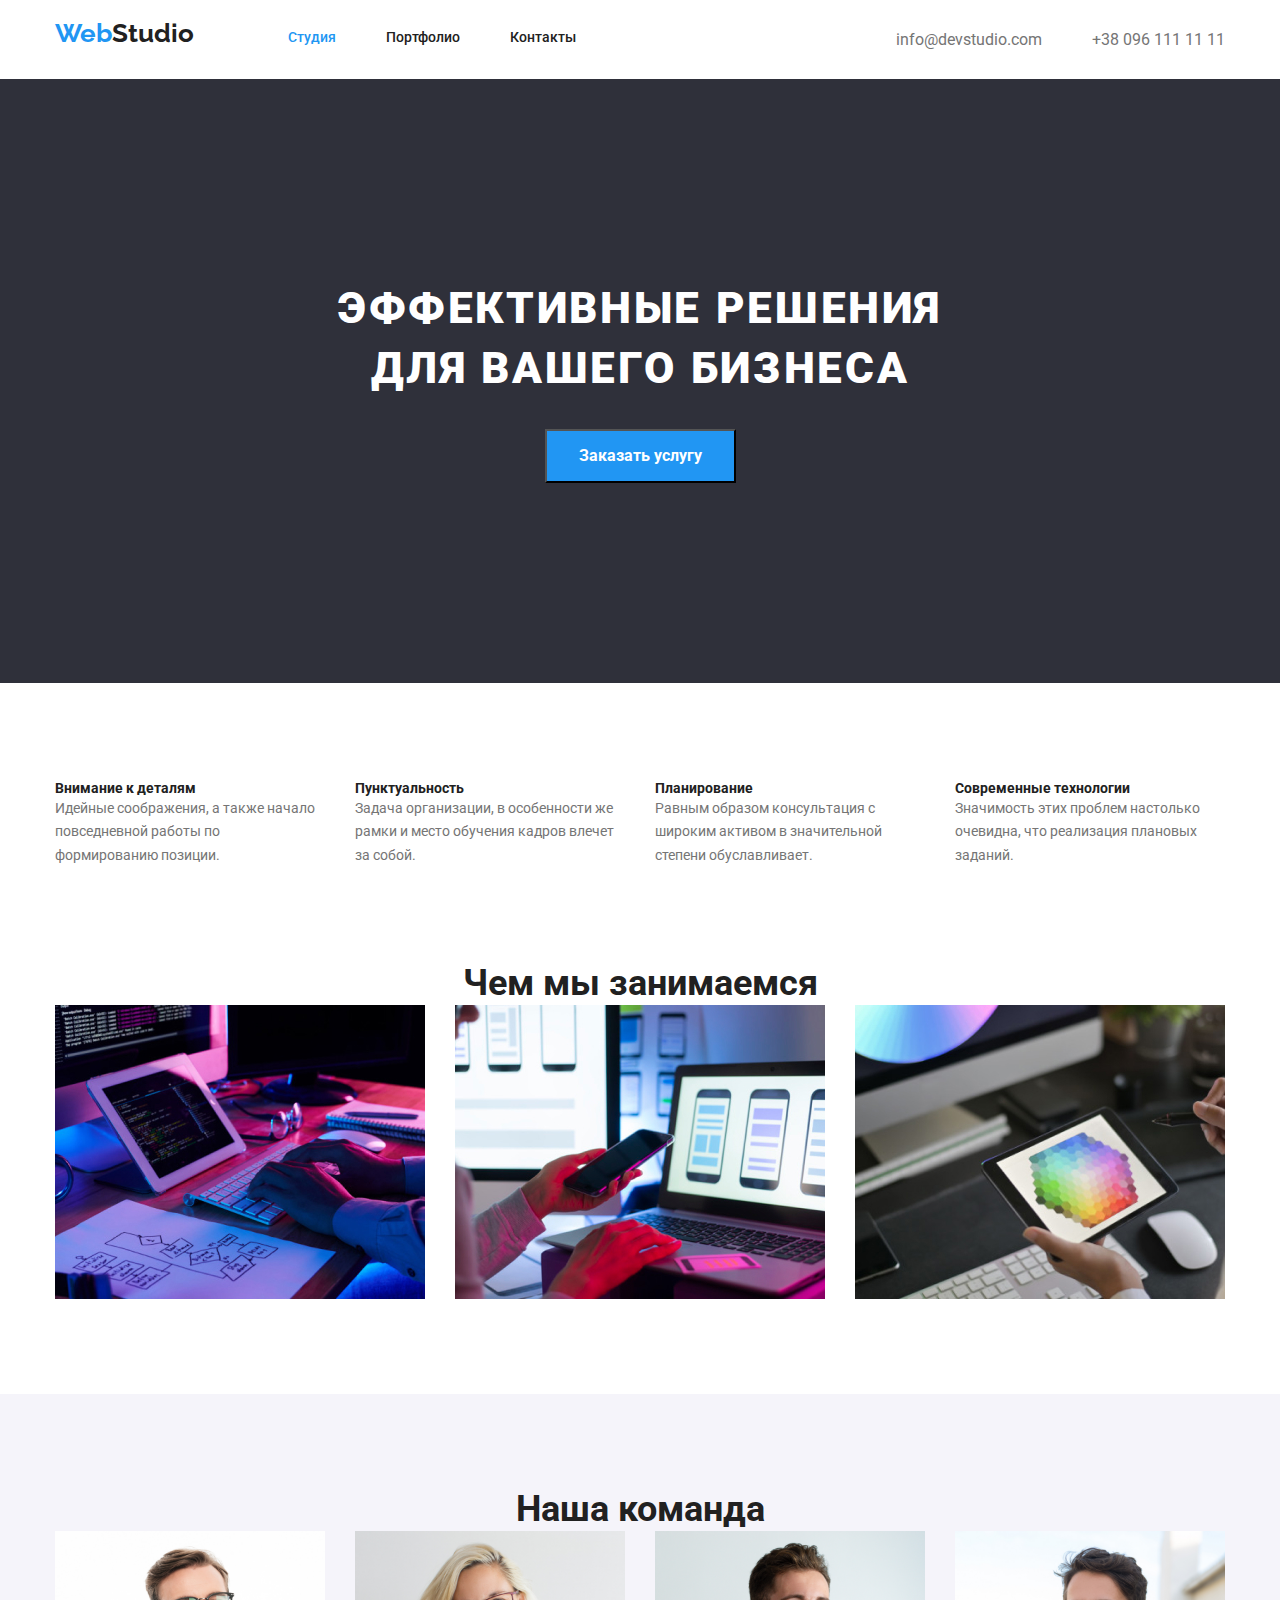
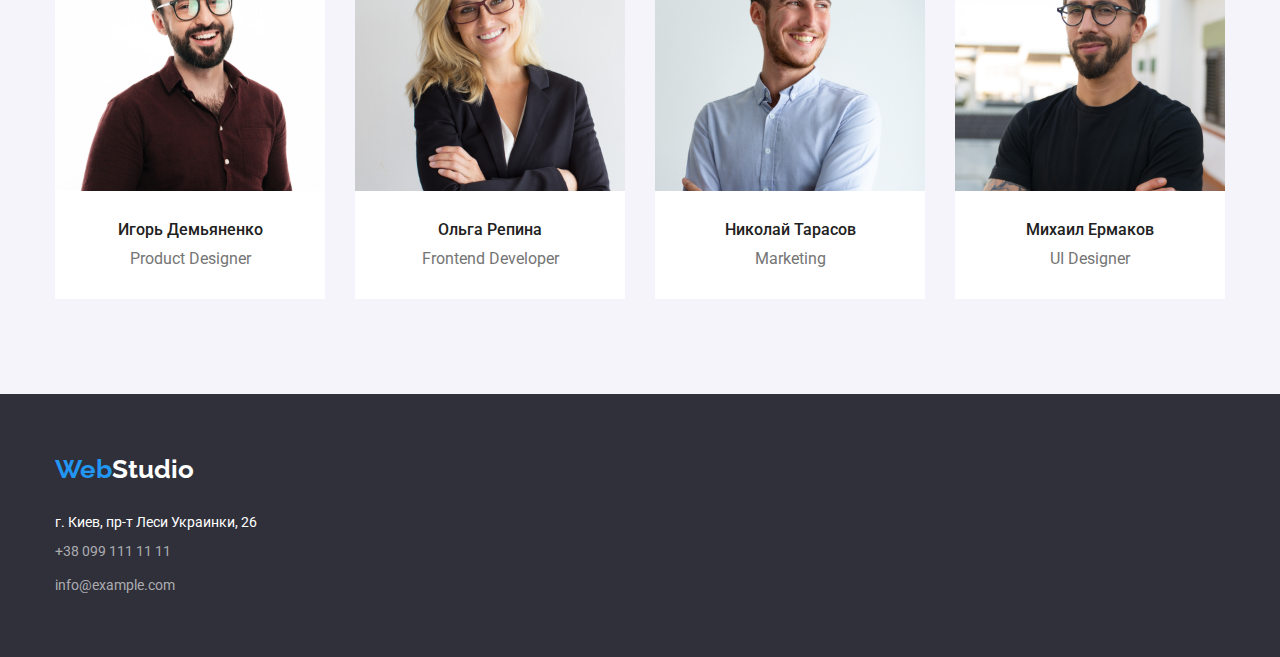
==== commit fbde1bbc: "HW3" ====
--- a/index.html
+++ b/index.html
@@ -23,7 +23,7 @@
                 </ul>
             </nav>
             <ul class="header-link-contacts">
-                <li class="header-link-contacts-list"> <a class="header-link-style-contacts" href="mailto:info@devstudio.com"> info@devstudio.com</a></li>
+                <li class="header-link-contacts-list"><a class="header-link-style-contacts" href="mailto:info@devstudio.com"> info@devstudio.com</a></li>
                 <li class="header-link-contacts-list"> <a class="header-link-style-contacts" href="telto:+380961111111"> +38 096 111 11 11</a></li>
             </ul>
         </div>
--- a/css/style.css
+++ b/css/style.css
@@ -49,6 +49,7 @@
 p {
     padding-top: 0;
     padding-bottom: 0;
+    margin: 0;
 }
 
 img {
@@ -168,6 +169,7 @@
     padding-top: 200px;
     padding-bottom: 200px;
     background-color: #2F303A;
+    background-image: url(../image/1/bgcmain.jpg);
 }
 
 .main-title {
@@ -258,8 +260,8 @@
 }
 
 .item-team {
-    padding-top: 30px;
-    padding-bottom: 30px;
+    padding: 30px 32px;
+    text-align: center;
 }
 
 .section-list-work {
@@ -272,6 +274,8 @@
     font-family: var(--font-family-Rob);
     font-weight: var(--font-weight-bold);
     font-size: 18px;
+    margin-top: 20px;
+    margin-bottom: 5px;
 }
 
 .section-title-par {
@@ -279,6 +283,7 @@
     font-weight: var(--font-weight-regular);
     font-size: 16px;
     color: #757575;
+    margin-bottom: 20px;
 }
 
 .section-list-team {
@@ -291,6 +296,7 @@
     font-size: 16px;
     line-height: 1.18;
     color: #212121;
+    margin-bottom: 10px;
 }
 
 .team-special {
@@ -360,6 +366,11 @@
     color: var(--color-sea)
 }
 
+.filters-section {
+    padding-top: 100px;
+    padding-bottom: 95px;
+}
+
 .filters {
     display: flex;
     align-items: center;
@@ -369,7 +380,6 @@
 .filters-list {
     display: inline-flex;
     margin-bottom: 55px;
-    margin-top: 100px;
 }
 
 .list-container {
@@ -390,20 +400,30 @@
     color: var(--color-black);
     cursor: pointer;
     display: inline-flex;
+    border-radius: 4px;
+    background-color: #F5F4FA;
 }
 
 .filters-btn:hover {
     background: var(--color-sea);
     color: var(--color-white);
-}
-
-.list-offers-section {
-    margin-bottom: 95px;
-}
+    box-shadow: 0px 3px 1px rgba(0, 0, 0, 0.1), 0px 1px 2px rgba(0, 0, 0, 0.08), 0px 2px 2px rgba(0, 0, 0, 0.12);
+}
+
+.list-offers-section {}
 
 .list-offers {
     display: inline-block;
     margin-right: 30px;
+    margin-bottom: 30px;
+}
+
+.list-offers-border {
+    border: 1px solid #EEEEEE;
+}
+
+.list-offers:nth-child(n+7) {
+    margin-bottom: 0;
 }
 
 .list-offers:nth-child(3n+3) {
